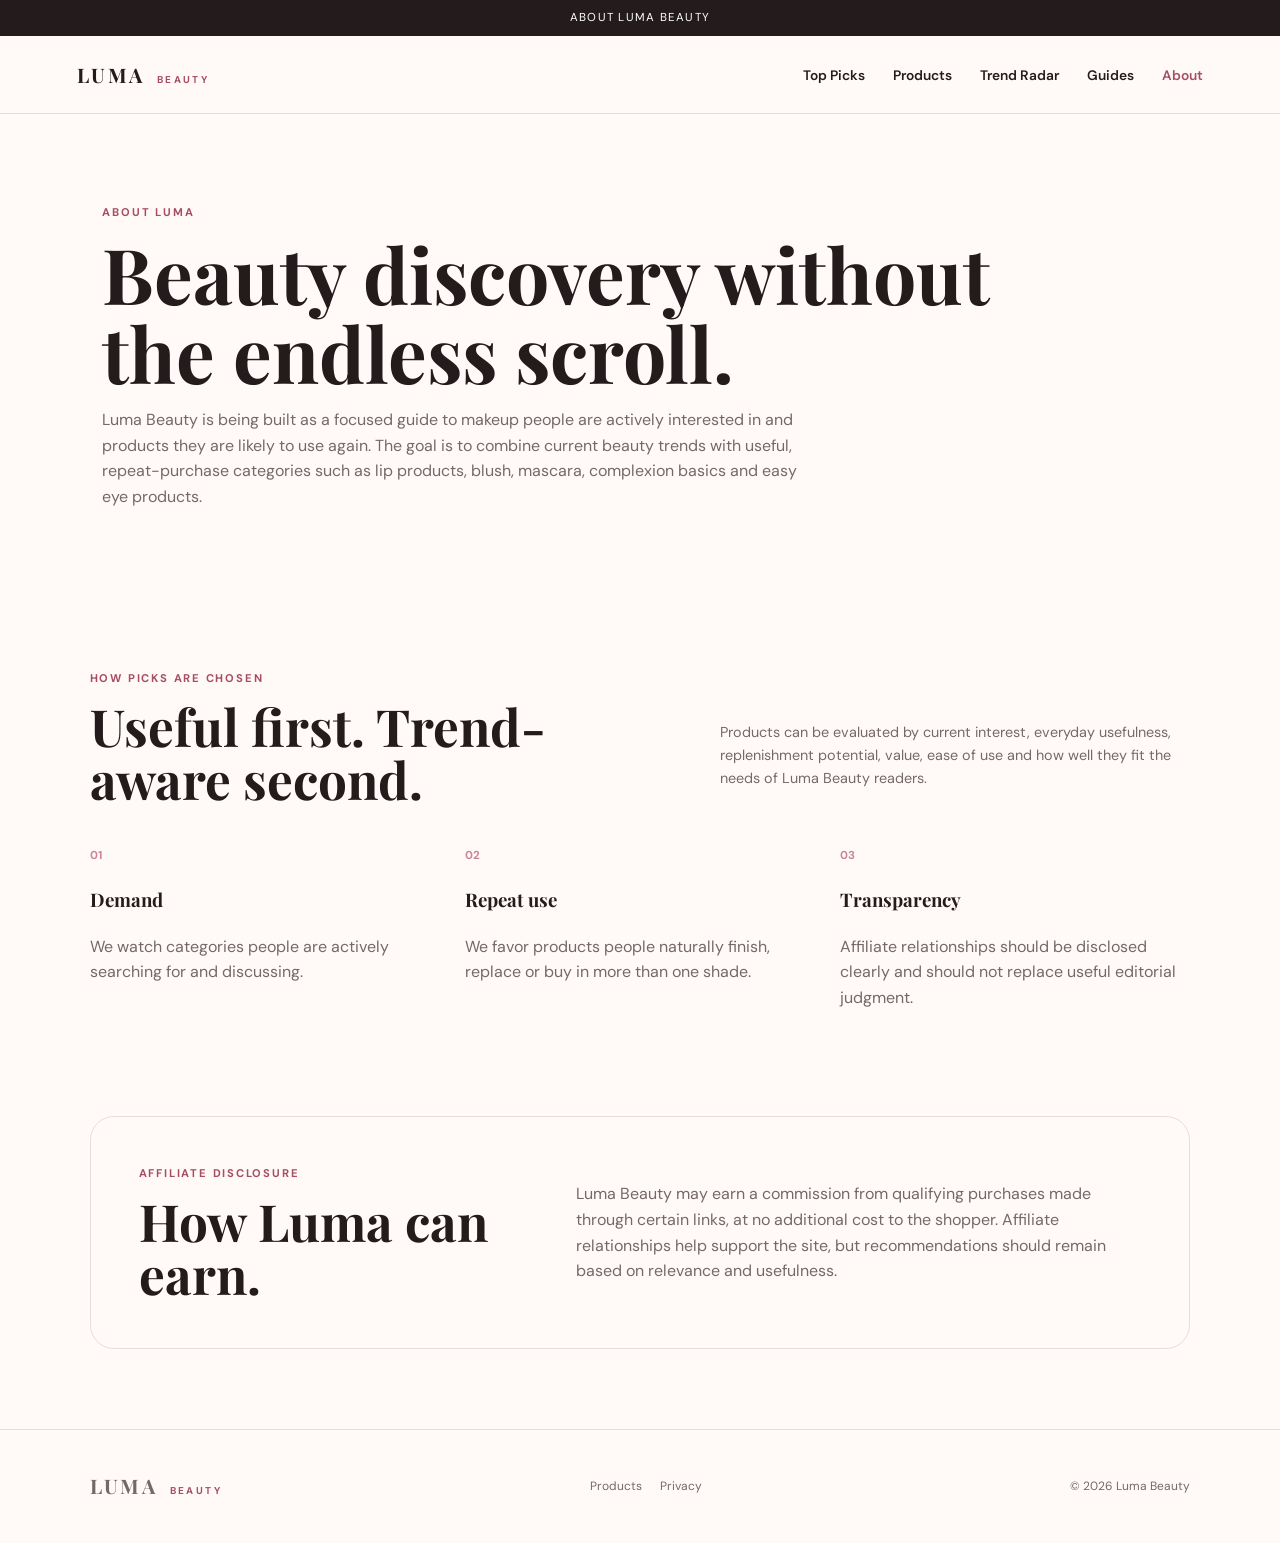
==== about.html @ 90cc1c5b "Add Luma Beauty about page" ====
<!DOCTYPE html><html lang="en"><head><meta charset="UTF-8"><meta name="viewport" content="width=device-width,initial-scale=1"><meta name="description" content="About Luma Beauty and how products are selected."><title>About | Luma Beauty</title><link rel="preconnect" href="https://fonts.googleapis.com"><link rel="preconnect" href="https://fonts.gstatic.com" crossorigin><link href="https://fonts.googleapis.com/css2?family=DM+Sans:wght@400;500;600;700&family=Playfair+Display:ital,wght@0,600;0,700;1,600&display=swap" rel="stylesheet"><link rel="stylesheet" href="styles.css"></head><body><div class="announcement">ABOUT LUMA BEAUTY</div><header class="site-header"><a class="brand" href="index.html">LUMA <span>BEAUTY</span></a><button class="menu-toggle" aria-label="Toggle navigation" aria-expanded="false">☰</button><nav class="nav-links"><a href="index.html#top-picks">Top Picks</a><a href="products.html">Products</a><a href="index.html#trend-radar">Trend Radar</a><a href="trends.html">Guides</a><a class="active-nav" href="about.html">About</a></nav></header><main><section class="catalog-hero"><p class="eyebrow">ABOUT LUMA</p><h1>Beauty discovery without the endless scroll.</h1><p>Luma Beauty is being built as a focused guide to makeup people are actively interested in and products they are likely to use again. The goal is to combine current beauty trends with useful, repeat-purchase categories such as lip products, blush, mascara, complexion basics and easy eye products.</p></section><section class="section"><div class="section-heading"><div><p class="eyebrow">HOW PICKS ARE CHOSEN</p><h2>Useful first. Trend-aware second.</h2></div><p>Products can be evaluated by current interest, everyday usefulness, replenishment potential, value, ease of use and how well they fit the needs of Luma Beauty readers.</p></div><div class="principles" style="color:#241b1d"><div><strong>01</strong><h3>Demand</h3><p style="color:#74686b">We watch categories people are actively searching for and discussing.</p></div><div><strong>02</strong><h3>Repeat use</h3><p style="color:#74686b">We favor products people naturally finish, replace or buy in more than one shade.</p></div><div><strong>03</strong><h3>Transparency</h3><p style="color:#74686b">Affiliate relationships should be disclosed clearly and should not replace useful editorial judgment.</p></div></div></section><section class="disclosure"><div><p class="eyebrow">AFFILIATE DISCLOSURE</p><h2>How Luma can earn.</h2></div><p>Luma Beauty may earn a commission from qualifying purchases made through certain links, at no additional cost to the shopper. Affiliate relationships help support the site, but recommendations should remain based on relevance and usefulness.</p></section></main><footer><a class="brand footer-brand" href="index.html">LUMA <span>BEAUTY</span></a><div class="footer-links"><a href="products.html">Products</a><a href="privacy.html">Privacy</a></div><p>© <span id="year"></span> Luma Beauty</p></footer><script src="script.js"></script></body></html>
---- styles.css ----
:root{--ink:#241b1d;--muted:#74686b;--paper:#fffaf8;--rose:#a64d63;--rose-dark:#783447;--blush:#f4dde2;--mauve:#e7dde8;--sand:#eee2d4;--cream:#f6efe7;--line:#e8dcda;--white:#fff;--shadow:0 18px 50px rgba(70,38,46,.09)}*{box-sizing:border-box}html{scroll-behavior:smooth}body{margin:0;background:var(--paper);color:var(--ink);font-family:'DM Sans',sans-serif;line-height:1.6}a{color:inherit;text-decoration:none}.announcement{background:var(--ink);color:#fff;text-align:center;font-size:.72rem;letter-spacing:.11em;padding:9px 16px}.site-header{height:78px;display:flex;align-items:center;justify-content:space-between;padding:0 clamp(22px,6vw,90px);border-bottom:1px solid var(--line);background:rgba(255,250,248,.95);position:sticky;top:0;z-index:30;backdrop-filter:blur(12px)}.brand{font-family:'Playfair Display',serif;font-size:1.25rem;font-weight:700;letter-spacing:.12em}.brand span{font-family:'DM Sans',sans-serif;font-size:.62rem;color:var(--rose);margin-left:5px}.nav-links{display:flex;gap:28px;font-size:.86rem;font-weight:600}.nav-links a:hover,.active-nav{color:var(--rose)}.menu-toggle{display:none;border:0;background:none;font-size:1.4rem}.hero{padding:72px clamp(22px,7vw,110px);display:grid;grid-template-columns:1.05fr .95fr;gap:50px;align-items:center;min-height:660px}.eyebrow,.mini-label,.product-kicker{color:var(--rose);font-size:.7rem;font-weight:700;letter-spacing:.16em;margin:0 0 12px}.hero h1,.section h2,.catalog-hero h1,.catalog-manage-note h2,.disclosure h2{font-family:'Playfair Display',serif;line-height:1.02;margin:0}.hero h1{font-size:clamp(3rem,6vw,5.6rem);letter-spacing:-.035em}.hero h1 em{color:var(--rose)}.hero-text{max-width:630px;color:var(--muted);font-size:1.05rem;margin:26px 0 30px}.hero-actions{display:flex;gap:12px;flex-wrap:wrap}.button{padding:13px 20px;border-radius:999px;font-size:.88rem;font-weight:700}.button-primary{background:var(--rose);color:#fff}.button-secondary{border:1px solid var(--line);background:#fff}.trust-row{display:flex;gap:22px;flex-wrap:wrap;margin-top:32px;color:var(--muted);font-size:.75rem}.editorial-orbit{height:500px;border-radius:48% 48% 24px 24px;background:linear-gradient(145deg,#f1d7dd,#eadde5 52%,#f6e7dd);position:relative;overflow:hidden;box-shadow:var(--shadow)}.orb{position:absolute;border-radius:50%;background:rgba(255,255,255,.42)}.orb-a{width:220px;height:220px;right:24px;top:25px}.orb-b{width:130px;height:130px;left:15px;bottom:40px}.orb-c{width:80px;height:80px;left:45%;top:9%}.beauty-object{position:absolute;box-shadow:0 18px 35px rgba(70,38,46,.14)}.lip-oil{width:46px;height:210px;background:#d7b09f;border-radius:22px;left:23%;top:27%;transform:rotate(-10deg)}.lip-oil:before{content:'';position:absolute;width:28px;height:65px;background:#a55a6a;border-radius:12px 12px 6px 6px;left:9px;top:35px}.lip-oil span{position:absolute;width:24px;height:85px;background:#3d3134;left:11px;top:-55px;border-radius:5px}.blush-compact{width:150px;height:150px;border-radius:50%;background:#71545b;right:16%;top:30%;display:grid;place-items:center}.blush-compact i{width:105px;height:105px;border-radius:50%;background:#c97f8c}.mascara{width:28px;height:185px;background:#44373a;border-radius:14px;left:45%;bottom:15%;transform:rotate(8deg)}.mascara span{position:absolute;width:7px;height:80px;background:#2b2224;left:10px;top:-56px}.orbit-note{position:absolute;right:5%;bottom:5%;background:rgba(255,255,255,.9);padding:16px 18px;border-radius:14px;display:flex;flex-direction:column;max-width:250px}.orbit-note small{color:var(--rose);font-size:.6rem;letter-spacing:.12em}.orbit-note strong{font-family:'Playfair Display',serif;font-size:1rem}.ticker{display:flex;gap:20px;justify-content:center;flex-wrap:wrap;padding:16px 24px;border-block:1px solid var(--line);font-size:.68rem;font-weight:700;letter-spacing:.14em}.ticker i{color:var(--rose)}.section{padding:90px clamp(22px,7vw,110px)}.section-heading{display:flex;justify-content:space-between;align-items:end;gap:40px;margin-bottom:36px}.section-heading h2,.catalog-manage-note h2,.disclosure h2{font-size:clamp(2.1rem,4vw,3.6rem)}.section-heading>p{max-width:470px;color:var(--muted);font-size:.9rem}.top-picks-section{background:#fff}.top-picks-grid{display:grid;grid-template-columns:1.35fr repeat(2,1fr);gap:18px}.top-pick{position:relative;background:var(--cream);border-radius:28px;padding:26px;min-height:240px;overflow:hidden}.hero-pick{grid-row:span 2;min-height:498px;background:linear-gradient(145deg,#f4dfe4,#f3e9e3)}.pick-rank{position:absolute;right:22px;top:18px;font-family:'Playfair Display',serif;font-size:2rem;color:rgba(36,27,29,.22)}.pick-art{height:220px;display:grid;place-items:center}.lip-stain-art span{width:58px;height:170px;border-radius:16px;background:#8f4356;transform:rotate(-12deg);box-shadow:0 18px 25px rgba(80,41,50,.15)}.pick-copy p,.top-pick>p{color:var(--muted);font-size:.76rem}.pick-copy h3,.top-pick h3{font-family:'Playfair Display',serif;font-size:1.5rem;margin:6px 0}.pick-copy a,.top-pick a{font-size:.78rem;font-weight:700;color:var(--rose)}.mini-art{height:95px;border-radius:50%;margin-bottom:20px}.oil-art{background:radial-gradient(circle at 45% 45%,#efc7cb 0 28%,transparent 29%),linear-gradient(135deg,#eadfe3,#f5ece8)}.blush-art{background:radial-gradient(circle,#bc6c7d 0 30%,#ead8de 31% 58%,#f6eeee 59%)}.mascara-art{background:linear-gradient(75deg,transparent 43%,#403336 44% 53%,transparent 54%),radial-gradient(circle,#e8dedf,#f8f2ef)}.skin-art{background:radial-gradient(circle at center,#d9bba2 0 35%,#efe2d4 36% 65%,#f8f0e9 66%)}.section-cta{margin-top:28px}.trend-section{background:var(--paper)}.trend-layout{display:grid;grid-template-columns:1.3fr .85fr .85fr;gap:18px}.trend-feature,.trend-small,.trend-wide{position:relative;border-radius:30px;padding:30px;overflow:hidden;min-height:280px}.trend-feature{grid-row:span 2;background:#f0d7dc}.trend-small{background:#eadfe7}.cocoa-wave{background:#e8ddd7}.trend-wide{grid-column:2/4;background:#e5e5e7;display:flex;justify-content:space-between;align-items:center}.trend-number{font-family:'Playfair Display',serif;color:rgba(36,27,29,.35);font-size:1.8rem}.trend-feature h3,.trend-small h3,.trend-wide h3{font-family:'Playfair Display',serif;font-size:1.6rem;margin:8px 0}.trend-feature p,.trend-small p,.trend-wide p{font-size:.8rem;color:var(--muted)}.trend-feature a{font-size:.78rem;font-weight:700;color:var(--rose)}.organic-swatch{position:absolute;width:170px;height:170px;border-radius:60% 40% 55% 45%;right:-30px;bottom:-20px}.swatch-berry{background:#8e4055}.soft-circle{width:85px;height:85px;border-radius:50%;position:absolute;right:18px;bottom:18px}.circle-rose{background:#bd7b8b}.circle-cocoa{background:#71514d}.shimmer-orb{width:120px;height:120px;border-radius:50%;background:radial-gradient(circle at 35% 30%,#fff,#b8b8c0 45%,#777784 75%,#f7f7fb)}.guide-list{display:grid;border-top:1px solid var(--line)}.guide-list a{display:grid;grid-template-columns:60px 1fr auto;align-items:center;padding:24px 0;border-bottom:1px solid var(--line)}.guide-list span{color:var(--rose);font-size:.72rem}.guide-list strong{font-family:'Playfair Display',serif;font-size:1.35rem}.guide-list em{font-style:normal;font-size:.75rem;color:var(--muted)}.why-section{display:grid;grid-template-columns:.8fr 1.2fr;gap:70px;background:var(--ink);color:#fff}.why-copy p:last-child,.principles p{color:#c4b9bb}.principles{display:grid;grid-template-columns:repeat(3,1fr);gap:25px}.principles strong{color:#c98698;font-size:.72rem}.principles h3{font-family:'Playfair Display',serif}.disclosure{margin:0 clamp(22px,7vw,110px) 80px;padding:48px;border:1px solid var(--line);border-radius:24px;display:grid;grid-template-columns:.8fr 1.2fr;gap:60px}.disclosure>p{color:var(--muted)}.catalog-hero{padding:90px clamp(22px,8vw,130px) 55px}.catalog-hero h1{font-size:clamp(3rem,6vw,5.2rem);max-width:900px}.catalog-hero>p:last-child{max-width:720px;color:var(--muted);font-size:1rem}.catalog-tools{padding:0 clamp(22px,8vw,130px) 32px}.filters{display:flex;gap:8px;flex-wrap:wrap}.filter{border:1px solid var(--line);background:#fff;padding:9px 16px;border-radius:999px;font:600 .78rem 'DM Sans',sans-serif;cursor:pointer;color:var(--muted)}.filter.active,.filter:hover{background:var(--ink);color:#fff}.catalog-note{font-size:.75rem;color:var(--muted);margin-top:14px}.catalog-grid{padding:10px clamp(22px,8vw,130px) 90px;display:grid;grid-template-columns:repeat(2,1fr);gap:20px}.catalog-item{display:grid;grid-template-columns:180px 1fr;gap:22px;padding:22px;border-top:1px solid var(--line);background:#fff}.product-card.hidden{display:none}.catalog-art{min-height:220px;border-radius:50% 50% 32% 68%/40% 60% 40% 60%;display:grid;place-items:center;background:#f1e3e5}.catalog-art span{display:block}.art-stain span,.art-oil span,.art-mascara span,.art-lipliner span,.art-eyeliner span,.art-shadow span,.art-brow span{width:34px;height:130px;border-radius:14px;background:#8e4055}.art-oil{background:#f0dde3}.art-oil span{background:#d7a1a6}.art-lipliner{background:#eadfd8}.art-lipliner span{height:150px;width:16px;background:#7e4a48;transform:rotate(12deg)}.art-blush{background:#efdce0}.art-blush span{width:110px;height:110px;border-radius:50%;background:#b9697b}.art-mascara{background:#e5dfe4}.art-mascara span{background:#3c3033}.art-skin,.art-concealer{background:#efe3d7}.art-skin span,.art-concealer span{width:70px;height:120px;border-radius:15px;background:#d1ae94}.art-shadow{background:#dddde4}.art-shadow span{background:#86818e}.art-eyeliner{background:#e5d7d6}.art-eyeliner span{width:14px;background:#443638;transform:rotate(-15deg)}.art-brow{background:#e7dfdb}.art-brow span{background:#574548}.art-spray{background:#e6ecea}.art-spray span{width:62px;height:125px;border-radius:12px;background:#99aaa5}.art-brush{background:#efe5db}.art-brush span{width:24px;height:135px;border-radius:12px;background:#9a6f59;box-shadow:0 -35px 0 18px #4b3938}.catalog-item h2{font-family:'Playfair Display',serif;margin:5px 0;font-size:1.7rem}.catalog-item>div:last-child>p:not(.product-kicker){font-size:.8rem;color:var(--muted)}.priority{display:inline-block;font-size:.57rem;letter-spacing:.09em;padding:5px 8px;border-radius:999px;background:#f3e6e8;color:var(--rose);font-weight:700}.catalog-meta{display:flex;gap:12px;flex-wrap:wrap;margin:14px 0;font-size:.68rem;color:var(--muted)}.coming-button{border:1px solid var(--line);background:#faf7f4;padding:10px 12px;border-radius:999px;font-size:.68rem;color:var(--muted)}.catalog-manage-note{margin:0 clamp(22px,8vw,130px) 90px;padding:46px;background:var(--ink);color:#fff;border-radius:28px}.catalog-manage-note p:last-child{color:#c7bcbe;max-width:800px}.footer-links{display:flex;gap:18px}footer{border-top:1px solid var(--line);padding:35px clamp(22px,7vw,110px);display:flex;justify-content:space-between;align-items:center;gap:18px;color:var(--muted);font-size:.75rem}@media(max-width:980px){.hero{grid-template-columns:1fr}.top-picks-grid{grid-template-columns:1fr 1fr}.hero-pick{grid-row:auto;grid-column:1/3}.trend-layout{grid-template-columns:1fr 1fr}.trend-feature{grid-row:auto;grid-column:1/3}.trend-wide{grid-column:1/3}.catalog-grid{grid-template-columns:1fr}.why-section,.disclosure{grid-template-columns:1fr}}@media(max-width:700px){.site-header{height:68px}.menu-toggle{display:block}.nav-links{display:none;position:absolute;top:68px;left:0;right:0;background:var(--paper);padding:22px;flex-direction:column;border-bottom:1px solid var(--line)}.nav-links.open{display:flex}.hero{padding-top:45px}.editorial-orbit{height:360px}.section{padding-top:60px;padding-bottom:60px}.section-heading{display:block}.section-heading>p{margin-top:14px}.top-picks-grid{grid-template-columns:1fr}.hero-pick{grid-column:auto;min-height:420px}.trend-layout{display:block}.trend-feature,.trend-small,.trend-wide{margin-bottom:14px}.trend-wide{display:block}.guide-list a{grid-template-columns:40px 1fr}.guide-list em{display:none}.principles{grid-template-columns:1fr}.catalog-grid{padding-left:22px;padding-right:22px}.catalog-item{grid-template-columns:1fr}.catalog-art{min-height:180px}.catalog-manage-note{padding:30px}.footer-links{flex-wrap:wrap}footer{flex-direction:column;align-items:flex-start}}
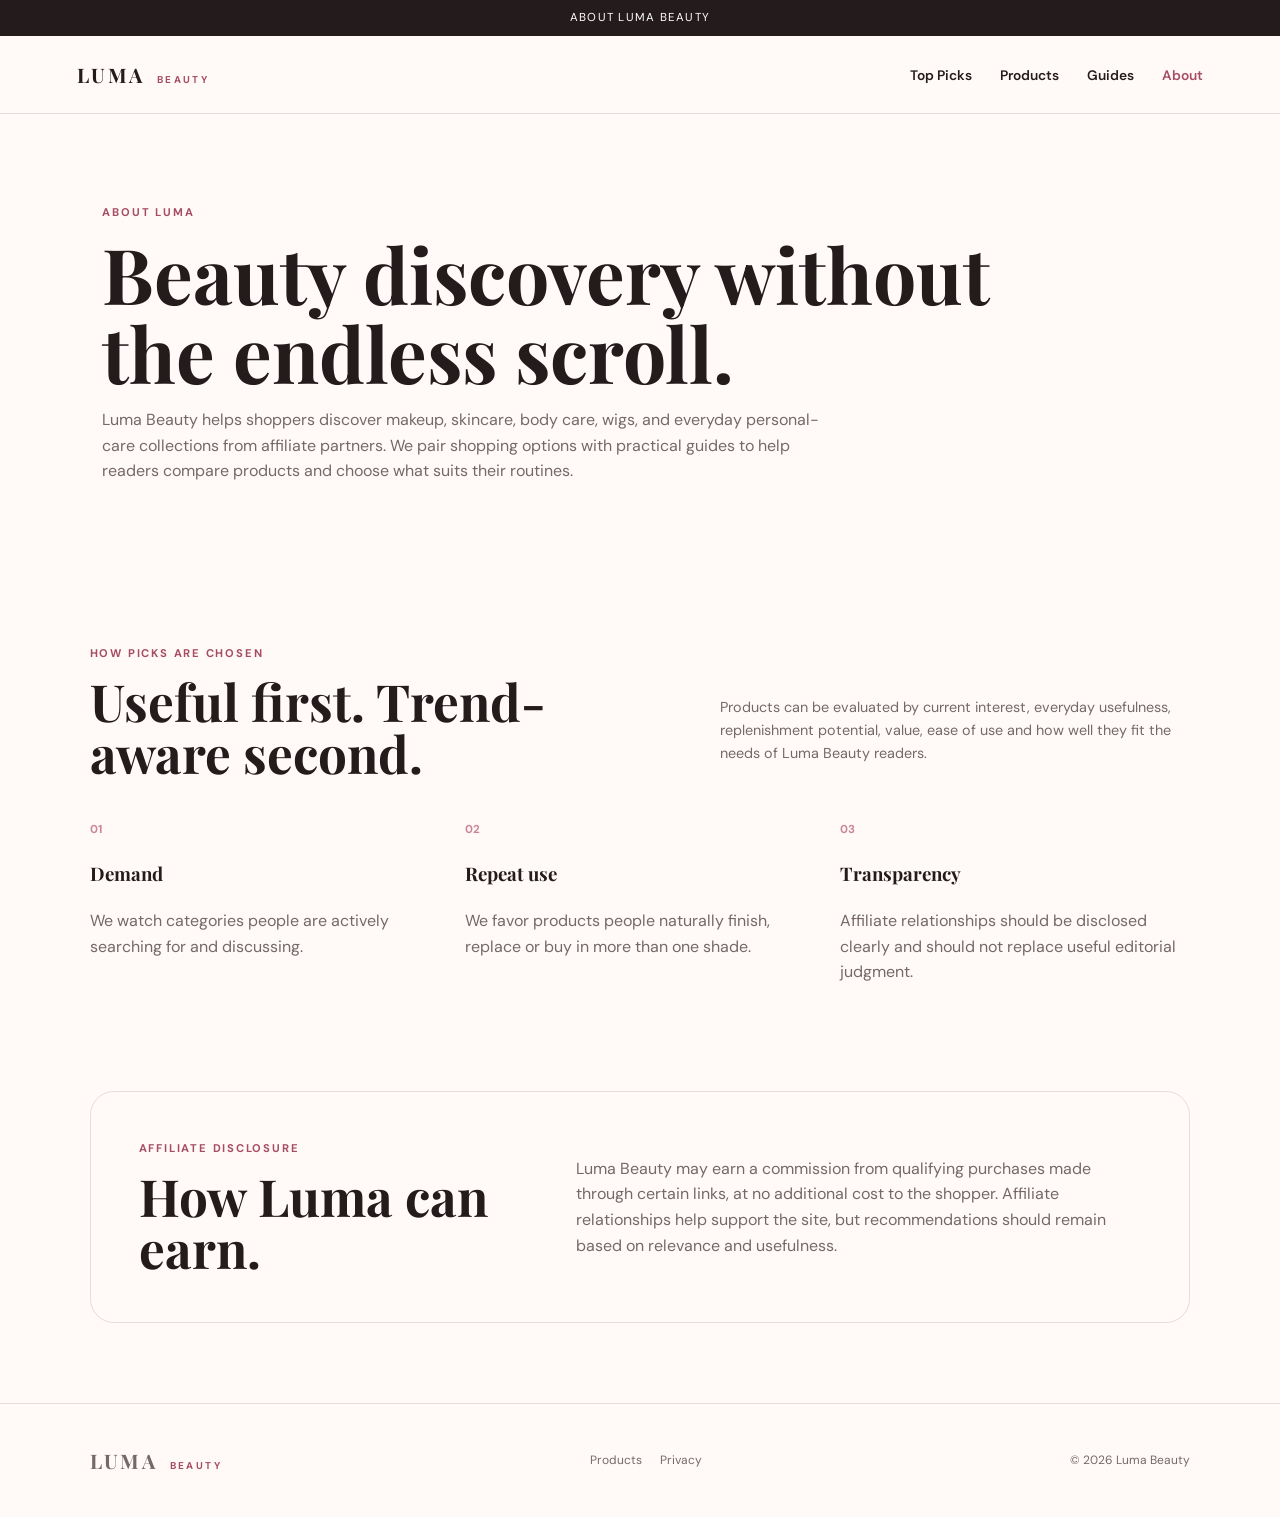
==== commit c8adbb84: "Fix outdated navigation and align site description with current catalog" ====
--- a/about.html
+++ b/about.html
@@ -1 +1 @@
-<!DOCTYPE html><html lang="en"><head><meta charset="UTF-8"><meta name="viewport" content="width=device-width,initial-scale=1"><meta name="description" content="About Luma Beauty and how products are selected."><title>About | Luma Beauty</title><link rel="preconnect" href="https://fonts.googleapis.com"><link rel="preconnect" href="https://fonts.gstatic.com" crossorigin><link href="https://fonts.googleapis.com/css2?family=DM+Sans:wght@400;500;600;700&family=Playfair+Display:ital,wght@0,600;0,700;1,600&display=swap" rel="stylesheet"><link rel="stylesheet" href="styles.css"></head><body><div class="announcement">ABOUT LUMA BEAUTY</div><header class="site-header"><a class="brand" href="index.html">LUMA <span>BEAUTY</span></a><button class="menu-toggle" aria-label="Toggle navigation" aria-expanded="false">☰</button><nav class="nav-links"><a href="index.html#top-picks">Top Picks</a><a href="products.html">Products</a><a href="index.html#trend-radar">Trend Radar</a><a href="trends.html">Guides</a><a class="active-nav" href="about.html">About</a></nav></header><main><section class="catalog-hero"><p class="eyebrow">ABOUT LUMA</p><h1>Beauty discovery without the endless scroll.</h1><p>Luma Beauty is being built as a focused guide to makeup people are actively interested in and products they are likely to use again. The goal is to combine current beauty trends with useful, repeat-purchase categories such as lip products, blush, mascara, complexion basics and easy eye products.</p></section><section class="section"><div class="section-heading"><div><p class="eyebrow">HOW PICKS ARE CHOSEN</p><h2>Useful first. Trend-aware second.</h2></div><p>Products can be evaluated by current interest, everyday usefulness, replenishment potential, value, ease of use and how well they fit the needs of Luma Beauty readers.</p></div><div class="principles" style="color:#241b1d"><div><strong>01</strong><h3>Demand</h3><p style="color:#74686b">We watch categories people are actively searching for and discussing.</p></div><div><strong>02</strong><h3>Repeat use</h3><p style="color:#74686b">We favor products people naturally finish, replace or buy in more than one shade.</p></div><div><strong>03</strong><h3>Transparency</h3><p style="color:#74686b">Affiliate relationships should be disclosed clearly and should not replace useful editorial judgment.</p></div></div></section><section class="disclosure"><div><p class="eyebrow">AFFILIATE DISCLOSURE</p><h2>How Luma can earn.</h2></div><p>Luma Beauty may earn a commission from qualifying purchases made through certain links, at no additional cost to the shopper. Affiliate relationships help support the site, but recommendations should remain based on relevance and usefulness.</p></section></main><footer><a class="brand footer-brand" href="index.html">LUMA <span>BEAUTY</span></a><div class="footer-links"><a href="products.html">Products</a><a href="privacy.html">Privacy</a></div><p>© <span id="year"></span> Luma Beauty</p></footer><script src="script.js"></script></body></html>+<!DOCTYPE html><html lang="en"><head><meta charset="UTF-8"><meta name="viewport" content="width=device-width,initial-scale=1"><meta name="description" content="About Luma Beauty and how products are selected."><title>About | Luma Beauty</title><link rel="preconnect" href="https://fonts.googleapis.com"><link rel="preconnect" href="https://fonts.gstatic.com" crossorigin><link href="https://fonts.googleapis.com/css2?family=DM+Sans:wght@400;500;600;700&family=Playfair+Display:ital,wght@0,600;0,700;1,600&display=swap" rel="stylesheet"><link rel="stylesheet" href="styles.css"></head><body><div class="announcement">ABOUT LUMA BEAUTY</div><header class="site-header"><a class="brand" href="index.html">LUMA <span>BEAUTY</span></a><button class="menu-toggle" aria-label="Toggle navigation" aria-expanded="false">☰</button><nav class="nav-links"><a href="index.html#top-picks">Top Picks</a><a href="products.html">Products</a><a href="index.html#guides">Guides</a><a class="active-nav" href="about.html">About</a></nav></header><main><section class="catalog-hero"><p class="eyebrow">ABOUT LUMA</p><h1>Beauty discovery without the endless scroll.</h1><p>Luma Beauty helps shoppers discover makeup, skincare, body care, wigs, and everyday personal-care collections from affiliate partners. We pair shopping options with practical guides to help readers compare products and choose what suits their routines.</p></section><section class="section"><div class="section-heading"><div><p class="eyebrow">HOW PICKS ARE CHOSEN</p><h2>Useful first. Trend-aware second.</h2></div><p>Products can be evaluated by current interest, everyday usefulness, replenishment potential, value, ease of use and how well they fit the needs of Luma Beauty readers.</p></div><div class="principles" style="color:#241b1d"><div><strong>01</strong><h3>Demand</h3><p style="color:#74686b">We watch categories people are actively searching for and discussing.</p></div><div><strong>02</strong><h3>Repeat use</h3><p style="color:#74686b">We favor products people naturally finish, replace or buy in more than one shade.</p></div><div><strong>03</strong><h3>Transparency</h3><p style="color:#74686b">Affiliate relationships should be disclosed clearly and should not replace useful editorial judgment.</p></div></div></section><section class="disclosure"><div><p class="eyebrow">AFFILIATE DISCLOSURE</p><h2>How Luma can earn.</h2></div><p>Luma Beauty may earn a commission from qualifying purchases made through certain links, at no additional cost to the shopper. Affiliate relationships help support the site, but recommendations should remain based on relevance and usefulness.</p></section></main><footer><a class="brand footer-brand" href="index.html">LUMA <span>BEAUTY</span></a><div class="footer-links"><a href="products.html">Products</a><a href="privacy.html">Privacy</a></div><p>© <span id="year"></span> Luma Beauty</p></footer><script src="script.js"></script></body></html>
--- a/styles.css
+++ b/styles.css
@@ -1 +1,3 @@
-:root{--ink:#241b1d;--muted:#74686b;--paper:#fffaf8;--rose:#a64d63;--rose-dark:#783447;--blush:#f4dde2;--mauve:#e7dde8;--sand:#eee2d4;--cream:#f6efe7;--line:#e8dcda;--white:#fff;--shadow:0 18px 50px rgba(70,38,46,.09)}*{box-sizing:border-box}html{scroll-behavior:smooth}body{margin:0;background:var(--paper);color:var(--ink);font-family:'DM Sans',sans-serif;line-height:1.6}a{color:inherit;text-decoration:none}.announcement{background:var(--ink);color:#fff;text-align:center;font-size:.72rem;letter-spacing:.11em;padding:9px 16px}.site-header{height:78px;display:flex;align-items:center;justify-content:space-between;padding:0 clamp(22px,6vw,90px);border-bottom:1px solid var(--line);background:rgba(255,250,248,.95);position:sticky;top:0;z-index:30;backdrop-filter:blur(12px)}.brand{font-family:'Playfair Display',serif;font-size:1.25rem;font-weight:700;letter-spacing:.12em}.brand span{font-family:'DM Sans',sans-serif;font-size:.62rem;color:var(--rose);margin-left:5px}.nav-links{display:flex;gap:28px;font-size:.86rem;font-weight:600}.nav-links a:hover,.active-nav{color:var(--rose)}.menu-toggle{display:none;border:0;background:none;font-size:1.4rem}.hero{padding:72px clamp(22px,7vw,110px);display:grid;grid-template-columns:1.05fr .95fr;gap:50px;align-items:center;min-height:660px}.eyebrow,.mini-label,.product-kicker{color:var(--rose);font-size:.7rem;font-weight:700;letter-spacing:.16em;margin:0 0 12px}.hero h1,.section h2,.catalog-hero h1,.catalog-manage-note h2,.disclosure h2{font-family:'Playfair Display',serif;line-height:1.02;margin:0}.hero h1{font-size:clamp(3rem,6vw,5.6rem);letter-spacing:-.035em}.hero h1 em{color:var(--rose)}.hero-text{max-width:630px;color:var(--muted);font-size:1.05rem;margin:26px 0 30px}.hero-actions{display:flex;gap:12px;flex-wrap:wrap}.button{padding:13px 20px;border-radius:999px;font-size:.88rem;font-weight:700}.button-primary{background:var(--rose);color:#fff}.button-secondary{border:1px solid var(--line);background:#fff}.trust-row{display:flex;gap:22px;flex-wrap:wrap;margin-top:32px;color:var(--muted);font-size:.75rem}.editorial-orbit{height:500px;border-radius:48% 48% 24px 24px;background:linear-gradient(145deg,#f1d7dd,#eadde5 52%,#f6e7dd);position:relative;overflow:hidden;box-shadow:var(--shadow)}.orb{position:absolute;border-radius:50%;background:rgba(255,255,255,.42)}.orb-a{width:220px;height:220px;right:24px;top:25px}.orb-b{width:130px;height:130px;left:15px;bottom:40px}.orb-c{width:80px;height:80px;left:45%;top:9%}.beauty-object{position:absolute;box-shadow:0 18px 35px rgba(70,38,46,.14)}.lip-oil{width:46px;height:210px;background:#d7b09f;border-radius:22px;left:23%;top:27%;transform:rotate(-10deg)}.lip-oil:before{content:'';position:absolute;width:28px;height:65px;background:#a55a6a;border-radius:12px 12px 6px 6px;left:9px;top:35px}.lip-oil span{position:absolute;width:24px;height:85px;background:#3d3134;left:11px;top:-55px;border-radius:5px}.blush-compact{width:150px;height:150px;border-radius:50%;background:#71545b;right:16%;top:30%;display:grid;place-items:center}.blush-compact i{width:105px;height:105px;border-radius:50%;background:#c97f8c}.mascara{width:28px;height:185px;background:#44373a;border-radius:14px;left:45%;bottom:15%;transform:rotate(8deg)}.mascara span{position:absolute;width:7px;height:80px;background:#2b2224;left:10px;top:-56px}.orbit-note{position:absolute;right:5%;bottom:5%;background:rgba(255,255,255,.9);padding:16px 18px;border-radius:14px;display:flex;flex-direction:column;max-width:250px}.orbit-note small{color:var(--rose);font-size:.6rem;letter-spacing:.12em}.orbit-note strong{font-family:'Playfair Display',serif;font-size:1rem}.ticker{display:flex;gap:20px;justify-content:center;flex-wrap:wrap;padding:16px 24px;border-block:1px solid var(--line);font-size:.68rem;font-weight:700;letter-spacing:.14em}.ticker i{color:var(--rose)}.section{padding:90px clamp(22px,7vw,110px)}.section-heading{display:flex;justify-content:space-between;align-items:end;gap:40px;margin-bottom:36px}.section-heading h2,.catalog-manage-note h2,.disclosure h2{font-size:clamp(2.1rem,4vw,3.6rem)}.section-heading>p{max-width:470px;color:var(--muted);font-size:.9rem}.top-picks-section{background:#fff}.top-picks-grid{display:grid;grid-template-columns:1.35fr repeat(2,1fr);gap:18px}.top-pick{position:relative;background:var(--cream);border-radius:28px;padding:26px;min-height:240px;overflow:hidden}.hero-pick{grid-row:span 2;min-height:498px;background:linear-gradient(145deg,#f4dfe4,#f3e9e3)}.pick-rank{position:absolute;right:22px;top:18px;font-family:'Playfair Display',serif;font-size:2rem;color:rgba(36,27,29,.22)}.pick-art{height:220px;display:grid;place-items:center}.lip-stain-art span{width:58px;height:170px;border-radius:16px;background:#8f4356;transform:rotate(-12deg);box-shadow:0 18px 25px rgba(80,41,50,.15)}.pick-copy p,.top-pick>p{color:var(--muted);font-size:.76rem}.pick-copy h3,.top-pick h3{font-family:'Playfair Display',serif;font-size:1.5rem;margin:6px 0}.pick-copy a,.top-pick a{font-size:.78rem;font-weight:700;color:var(--rose)}.mini-art{height:95px;border-radius:50%;margin-bottom:20px}.oil-art{background:radial-gradient(circle at 45% 45%,#efc7cb 0 28%,transparent 29%),linear-gradient(135deg,#eadfe3,#f5ece8)}.blush-art{background:radial-gradient(circle,#bc6c7d 0 30%,#ead8de 31% 58%,#f6eeee 59%)}.mascara-art{background:linear-gradient(75deg,transparent 43%,#403336 44% 53%,transparent 54%),radial-gradient(circle,#e8dedf,#f8f2ef)}.skin-art{background:radial-gradient(circle at center,#d9bba2 0 35%,#efe2d4 36% 65%,#f8f0e9 66%)}.section-cta{margin-top:28px}.trend-section{background:var(--paper)}.trend-layout{display:grid;grid-template-columns:1.3fr .85fr .85fr;gap:18px}.trend-feature,.trend-small,.trend-wide{position:relative;border-radius:30px;padding:30px;overflow:hidden;min-height:280px}.trend-feature{grid-row:span 2;background:#f0d7dc}.trend-small{background:#eadfe7}.cocoa-wave{background:#e8ddd7}.trend-wide{grid-column:2/4;background:#e5e5e7;display:flex;justify-content:space-between;align-items:center}.trend-number{font-family:'Playfair Display',serif;color:rgba(36,27,29,.35);font-size:1.8rem}.trend-feature h3,.trend-small h3,.trend-wide h3{font-family:'Playfair Display',serif;font-size:1.6rem;margin:8px 0}.trend-feature p,.trend-small p,.trend-wide p{font-size:.8rem;color:var(--muted)}.trend-feature a{font-size:.78rem;font-weight:700;color:var(--rose)}.organic-swatch{position:absolute;width:170px;height:170px;border-radius:60% 40% 55% 45%;right:-30px;bottom:-20px}.swatch-berry{background:#8e4055}.soft-circle{width:85px;height:85px;border-radius:50%;position:absolute;right:18px;bottom:18px}.circle-rose{background:#bd7b8b}.circle-cocoa{background:#71514d}.shimmer-orb{width:120px;height:120px;border-radius:50%;background:radial-gradient(circle at 35% 30%,#fff,#b8b8c0 45%,#777784 75%,#f7f7fb)}.guide-list{display:grid;border-top:1px solid var(--line)}.guide-list a{display:grid;grid-template-columns:60px 1fr auto;align-items:center;padding:24px 0;border-bottom:1px solid var(--line)}.guide-list span{color:var(--rose);font-size:.72rem}.guide-list strong{font-family:'Playfair Display',serif;font-size:1.35rem}.guide-list em{font-style:normal;font-size:.75rem;color:var(--muted)}.why-section{display:grid;grid-template-columns:.8fr 1.2fr;gap:70px;background:var(--ink);color:#fff}.why-copy p:last-child,.principles p{color:#c4b9bb}.principles{display:grid;grid-template-columns:repeat(3,1fr);gap:25px}.principles strong{color:#c98698;font-size:.72rem}.principles h3{font-family:'Playfair Display',serif}.disclosure{margin:0 clamp(22px,7vw,110px) 80px;padding:48px;border:1px solid var(--line);border-radius:24px;display:grid;grid-template-columns:.8fr 1.2fr;gap:60px}.disclosure>p{color:var(--muted)}.catalog-hero{padding:90px clamp(22px,8vw,130px) 55px}.catalog-hero h1{font-size:clamp(3rem,6vw,5.2rem);max-width:900px}.catalog-hero>p:last-child{max-width:720px;color:var(--muted);font-size:1rem}.catalog-tools{padding:0 clamp(22px,8vw,130px) 32px}.filters{display:flex;gap:8px;flex-wrap:wrap}.filter{border:1px solid var(--line);background:#fff;padding:9px 16px;border-radius:999px;font:600 .78rem 'DM Sans',sans-serif;cursor:pointer;color:var(--muted)}.filter.active,.filter:hover{background:var(--ink);color:#fff}.catalog-note{font-size:.75rem;color:var(--muted);margin-top:14px}.catalog-grid{padding:10px clamp(22px,8vw,130px) 90px;display:grid;grid-template-columns:repeat(2,1fr);gap:20px}.catalog-item{display:grid;grid-template-columns:180px 1fr;gap:22px;padding:22px;border-top:1px solid var(--line);background:#fff}.product-card.hidden{display:none}.catalog-art{min-height:220px;border-radius:50% 50% 32% 68%/40% 60% 40% 60%;display:grid;place-items:center;background:#f1e3e5}.catalog-art span{display:block}.art-stain span,.art-oil span,.art-mascara span,.art-lipliner span,.art-eyeliner span,.art-shadow span,.art-brow span{width:34px;height:130px;border-radius:14px;background:#8e4055}.art-oil{background:#f0dde3}.art-oil span{background:#d7a1a6}.art-lipliner{background:#eadfd8}.art-lipliner span{height:150px;width:16px;background:#7e4a48;transform:rotate(12deg)}.art-blush{background:#efdce0}.art-blush span{width:110px;height:110px;border-radius:50%;background:#b9697b}.art-mascara{background:#e5dfe4}.art-mascara span{background:#3c3033}.art-skin,.art-concealer{background:#efe3d7}.art-skin span,.art-concealer span{width:70px;height:120px;border-radius:15px;background:#d1ae94}.art-shadow{background:#dddde4}.art-shadow span{background:#86818e}.art-eyeliner{background:#e5d7d6}.art-eyeliner span{width:14px;background:#443638;transform:rotate(-15deg)}.art-brow{background:#e7dfdb}.art-brow span{background:#574548}.art-spray{background:#e6ecea}.art-spray span{width:62px;height:125px;border-radius:12px;background:#99aaa5}.art-brush{background:#efe5db}.art-brush span{width:24px;height:135px;border-radius:12px;background:#9a6f59;box-shadow:0 -35px 0 18px #4b3938}.catalog-item h2{font-family:'Playfair Display',serif;margin:5px 0;font-size:1.7rem}.catalog-item>div:last-child>p:not(.product-kicker){font-size:.8rem;color:var(--muted)}.priority{display:inline-block;font-size:.57rem;letter-spacing:.09em;padding:5px 8px;border-radius:999px;background:#f3e6e8;color:var(--rose);font-weight:700}.catalog-meta{display:flex;gap:12px;flex-wrap:wrap;margin:14px 0;font-size:.68rem;color:var(--muted)}.coming-button{border:1px solid var(--line);background:#faf7f4;padding:10px 12px;border-radius:999px;font-size:.68rem;color:var(--muted)}.catalog-manage-note{margin:0 clamp(22px,8vw,130px) 90px;padding:46px;background:var(--ink);color:#fff;border-radius:28px}.catalog-manage-note p:last-child{color:#c7bcbe;max-width:800px}.footer-links{display:flex;gap:18px}footer{border-top:1px solid var(--line);padding:35px clamp(22px,7vw,110px);display:flex;justify-content:space-between;align-items:center;gap:18px;color:var(--muted);font-size:.75rem}@media(max-width:980px){.hero{grid-template-columns:1fr}.top-picks-grid{grid-template-columns:1fr 1fr}.hero-pick{grid-row:auto;grid-column:1/3}.trend-layout{grid-template-columns:1fr 1fr}.trend-feature{grid-row:auto;grid-column:1/3}.trend-wide{grid-column:1/3}.catalog-grid{grid-template-columns:1fr}.why-section,.disclosure{grid-template-columns:1fr}}@media(max-width:700px){.site-header{height:68px}.menu-toggle{display:block}.nav-links{display:none;position:absolute;top:68px;left:0;right:0;background:var(--paper);padding:22px;flex-direction:column;border-bottom:1px solid var(--line)}.nav-links.open{display:flex}.hero{padding-top:45px}.editorial-orbit{height:360px}.section{padding-top:60px;padding-bottom:60px}.section-heading{display:block}.section-heading>p{margin-top:14px}.top-picks-grid{grid-template-columns:1fr}.hero-pick{grid-column:auto;min-height:420px}.trend-layout{display:block}.trend-feature,.trend-small,.trend-wide{margin-bottom:14px}.trend-wide{display:block}.guide-list a{grid-template-columns:40px 1fr}.guide-list em{display:none}.principles{grid-template-columns:1fr}.catalog-grid{padding-left:22px;padding-right:22px}.catalog-item{grid-template-columns:1fr}.catalog-art{min-height:180px}.catalog-manage-note{padding:30px}.footer-links{flex-wrap:wrap}footer{flex-direction:column;align-items:flex-start}}+:root{--ink:#241b1d;--muted:#74686b;--paper:#fffaf8;--rose:#a64d63;--rose-dark:#783447;--blush:#f4dde2;--mauve:#e7dde8;--sand:#eee2d4;--cream:#f6efe7;--line:#e8dcda;--white:#fff;--shadow:0 18px 50px rgba(70,38,46,.09)}*{box-sizing:border-box}html{scroll-behavior:smooth}body{margin:0;background:var(--paper);color:var(--ink);font-family:'DM Sans',sans-serif;line-height:1.6}a{color:inherit;text-decoration:none}.announcement{background:var(--ink);color:#fff;text-align:center;font-size:.72rem;letter-spacing:.11em;padding:9px 16px}.site-header{height:78px;display:flex;align-items:center;justify-content:space-between;padding:0 clamp(22px,6vw,90px);border-bottom:1px solid var(--line);background:rgba(255,250,248,.95);position:sticky;top:0;z-index:30;backdrop-filter:blur(12px)}.brand{font-family:'Playfair Display',serif;font-size:1.25rem;font-weight:700;letter-spacing:.12em}.brand span{font-family:'DM Sans',sans-serif;font-size:.62rem;color:var(--rose);margin-left:5px}.nav-links{display:flex;gap:28px;font-size:.86rem;font-weight:600}.nav-links a:hover,.active-nav{color:var(--rose)}.menu-toggle{display:none;border:0;background:none;font-size:1.4rem}.hero{padding:72px clamp(22px,7vw,110px);display:grid;grid-template-columns:1.05fr .95fr;gap:50px;align-items:center;min-height:660px}.eyebrow,.mini-label,.product-kicker{color:var(--rose);font-size:.7rem;font-weight:700;letter-spacing:.16em;margin:0 0 12px}.hero h1,.section h2,.catalog-hero h1,.catalog-manage-note h2,.disclosure h2{font-family:'Playfair Display',serif;line-height:1.02;margin:0}.hero h1{font-size:clamp(3rem,6vw,5.6rem);letter-spacing:-.035em}.hero h1 em{color:var(--rose)}.hero-text{max-width:630px;color:var(--muted);font-size:1.05rem;margin:26px 0 30px}.hero-actions{display:flex;gap:12px;flex-wrap:wrap}.button{padding:13px 20px;border-radius:999px;font-size:.88rem;font-weight:700}.button-primary{background:var(--rose);color:#fff}.button-secondary{border:1px solid var(--line);background:#fff}.trust-row{display:flex;gap:22px;flex-wrap:wrap;margin-top:32px;color:var(--muted);font-size:.75rem}.editorial-orbit{height:500px;border-radius:48% 48% 24px 24px;background:linear-gradient(145deg,#f1d7dd,#eadde5 52%,#f6e7dd);position:relative;overflow:hidden;box-shadow:var(--shadow)}.orb{position:absolute;border-radius:50%;background:rgba(255,255,255,.42)}.orb-a{width:220px;height:220px;right:24px;top:25px}.orb-b{width:130px;height:130px;left:15px;bottom:40px}.orb-c{width:80px;height:80px;left:45%;top:9%}.beauty-object{position:absolute;box-shadow:0 18px 35px rgba(70,38,46,.14)}.lip-oil{width:46px;height:210px;background:#d7b09f;border-radius:22px;left:23%;top:27%;transform:rotate(-10deg)}.lip-oil:before{content:'';position:absolute;width:28px;height:65px;background:#a55a6a;border-radius:12px 12px 6px 6px;left:9px;top:35px}.lip-oil span{position:absolute;width:24px;height:85px;background:#3d3134;left:11px;top:-55px;border-radius:5px}.blush-compact{width:150px;height:150px;border-radius:50%;background:#71545b;right:16%;top:30%;display:grid;place-items:center}.blush-compact i{width:105px;height:105px;border-radius:50%;background:#c97f8c}.mascara{width:28px;height:185px;background:#44373a;border-radius:14px;left:45%;bottom:15%;transform:rotate(8deg)}.mascara span{position:absolute;width:7px;height:80px;background:#2b2224;left:10px;top:-56px}.orbit-note{position:absolute;right:5%;bottom:5%;background:rgba(255,255,255,.9);padding:16px 18px;border-radius:14px;display:flex;flex-direction:column;max-width:250px}.orbit-note small{color:var(--rose);font-size:.6rem;letter-spacing:.12em}.orbit-note strong{font-family:'Playfair Display',serif;font-size:1rem}.ticker{display:flex;gap:20px;justify-content:center;flex-wrap:wrap;padding:16px 24px;border-block:1px solid var(--line);font-size:.68rem;font-weight:700;letter-spacing:.14em}.ticker i{color:var(--rose)}.section{padding:90px clamp(22px,7vw,110px)}.section-heading{display:flex;justify-content:space-between;align-items:end;gap:40px;margin-bottom:36px}.section-heading h2,.catalog-manage-note h2,.disclosure h2{font-size:clamp(2.1rem,4vw,3.6rem)}.section-heading>p{max-width:470px;color:var(--muted);font-size:.9rem}.top-picks-section{background:#fff}.top-picks-grid{display:grid;grid-template-columns:1.35fr repeat(2,1fr);gap:18px}.top-pick{position:relative;background:var(--cream);border-radius:28px;padding:26px;min-height:240px;overflow:hidden}.hero-pick{grid-row:span 2;min-height:498px;background:linear-gradient(145deg,#f4dfe4,#f3e9e3)}.pick-rank{position:absolute;right:22px;top:18px;font-family:'Playfair Display',serif;font-size:2rem;color:rgba(36,27,29,.22)}.pick-art{height:220px;display:grid;place-items:center}.lip-stain-art span{width:58px;height:170px;border-radius:16px;background:#8f4356;transform:rotate(-12deg);box-shadow:0 18px 25px rgba(80,41,50,.15)}.pick-copy p,.top-pick>p{color:var(--muted);font-size:.76rem}.pick-copy h3,.top-pick h3{font-family:'Playfair Display',serif;font-size:1.5rem;margin:6px 0}.pick-copy a,.top-pick a{font-size:.78rem;font-weight:700;color:var(--rose)}.mini-art{height:95px;border-radius:50%;margin-bottom:20px}.oil-art{background:radial-gradient(circle at 45% 45%,#efc7cb 0 28%,transparent 29%),linear-gradient(135deg,#eadfe3,#f5ece8)}.blush-art{background:radial-gradient(circle,#bc6c7d 0 30%,#ead8de 31% 58%,#f6eeee 59%)}.mascara-art{background:linear-gradient(75deg,transparent 43%,#403336 44% 53%,transparent 54%),radial-gradient(circle,#e8dedf,#f8f2ef)}.skin-art{background:radial-gradient(circle at center,#d9bba2 0 35%,#efe2d4 36% 65%,#f8f0e9 66%)}.section-cta{margin-top:28px}.trend-section{background:var(--paper)}.trend-layout{display:grid;grid-template-columns:1.3fr .85fr .85fr;gap:18px}.trend-feature,.trend-small,.trend-wide{position:relative;border-radius:30px;padding:30px;overflow:hidden;min-height:280px}.trend-feature{grid-row:span 2;background:#f0d7dc}.trend-small{background:#eadfe7}.cocoa-wave{background:#e8ddd7}.trend-wide{grid-column:2/4;background:#e5e5e7;display:flex;justify-content:space-between;align-items:center}.trend-number{font-family:'Playfair Display',serif;color:rgba(36,27,29,.35);font-size:1.8rem}.trend-feature h3,.trend-small h3,.trend-wide h3{font-family:'Playfair Display',serif;font-size:1.6rem;margin:8px 0}.trend-feature p,.trend-small p,.trend-wide p{font-size:.8rem;color:var(--muted)}.trend-feature a{font-size:.78rem;font-weight:700;color:var(--rose)}.organic-swatch{position:absolute;width:170px;height:170px;border-radius:60% 40% 55% 45%;right:-30px;bottom:-20px}.swatch-berry{background:#8e4055}.soft-circle{width:85px;height:85px;border-radius:50%;position:absolute;right:18px;bottom:18px}.circle-rose{background:#bd7b8b}.circle-cocoa{background:#71514d}.shimmer-orb{width:120px;height:120px;border-radius:50%;background:radial-gradient(circle at 35% 30%,#fff,#b8b8c0 45%,#777784 75%,#f7f7fb)}.guide-list{display:grid;border-top:1px solid var(--line)}.guide-list a{display:grid;grid-template-columns:60px 1fr auto;align-items:center;padding:24px 0;border-bottom:1px solid var(--line)}.guide-list span{color:var(--rose);font-size:.72rem}.guide-list strong{font-family:'Playfair Display',serif;font-size:1.35rem}.guide-list em{font-style:normal;font-size:.75rem;color:var(--muted)}.why-section{display:grid;grid-template-columns:.8fr 1.2fr;gap:70px;background:var(--ink);color:#fff}.why-copy p:last-child,.principles p{color:#c4b9bb}.principles{display:grid;grid-template-columns:repeat(3,1fr);gap:25px}.principles strong{color:#c98698;font-size:.72rem}.principles h3{font-family:'Playfair Display',serif}.disclosure{margin:0 clamp(22px,7vw,110px) 80px;padding:48px;border:1px solid var(--line);border-radius:24px;display:grid;grid-template-columns:.8fr 1.2fr;gap:60px}.disclosure>p{color:var(--muted)}.catalog-hero{padding:90px clamp(22px,8vw,130px) 55px}.catalog-hero h1{font-size:clamp(3rem,6vw,5.2rem);max-width:900px}.catalog-hero>p:last-child{max-width:720px;color:var(--muted);font-size:1rem}.catalog-tools{padding:0 clamp(22px,8vw,130px) 32px}.filters{display:flex;gap:8px;flex-wrap:wrap}.filter{border:1px solid var(--line);background:#fff;padding:9px 16px;border-radius:999px;font:600 .78rem 'DM Sans',sans-serif;cursor:pointer;color:var(--muted)}.filter.active,.filter:hover{background:var(--ink);color:#fff}.catalog-note{font-size:.75rem;color:var(--muted);margin-top:14px}.catalog-grid{padding:10px clamp(22px,8vw,130px) 90px;display:grid;grid-template-columns:repeat(2,1fr);gap:20px}.catalog-item{display:grid;grid-template-columns:180px 1fr;gap:22px;padding:22px;border-top:1px solid var(--line);background:#fff}.product-card.hidden{display:none}.catalog-art{min-height:220px;border-radius:50% 50% 32% 68%/40% 60% 40% 60%;display:grid;place-items:center;background:#f1e3e5}.catalog-art span{display:block}.art-stain span,.art-oil span,.art-mascara span,.art-lipliner span,.art-eyeliner span,.art-shadow span,.art-brow span{width:34px;height:130px;border-radius:14px;background:#8e4055}.art-oil{background:#f0dde3}.art-oil span{background:#d7a1a6}.art-lipliner{background:#eadfd8}.art-lipliner span{height:150px;width:16px;background:#7e4a48;transform:rotate(12deg)}.art-blush{background:#efdce0}.art-blush span{width:110px;height:110px;border-radius:50%;background:#b9697b}.art-mascara{background:#e5dfe4}.art-mascara span{background:#3c3033}.art-skin,.art-concealer{background:#efe3d7}.art-skin span,.art-concealer span{width:70px;height:120px;border-radius:15px;background:#d1ae94}.art-shadow{background:#dddde4}.art-shadow span{background:#86818e}.art-eyeliner{background:#e5d7d6}.art-eyeliner span{width:14px;background:#443638;transform:rotate(-15deg)}.art-brow{background:#e7dfdb}.art-brow span{background:#574548}.art-spray{background:#e6ecea}.art-spray span{width:62px;height:125px;border-radius:12px;background:#99aaa5}.art-brush{background:#efe5db}.art-brush span{width:24px;height:135px;border-radius:12px;background:#9a6f59;box-shadow:0 -35px 0 18px #4b3938}.catalog-item h2{font-family:'Playfair Display',serif;margin:5px 0;font-size:1.7rem}.catalog-item>div:last-child>p:not(.product-kicker){font-size:.8rem;color:var(--muted)}.priority{display:inline-block;font-size:.57rem;letter-spacing:.09em;padding:5px 8px;border-radius:999px;background:#f3e6e8;color:var(--rose);font-weight:700}.catalog-meta{display:flex;gap:12px;flex-wrap:wrap;margin:14px 0;font-size:.68rem;color:var(--muted)}.coming-button{border:1px solid var(--line);background:#faf7f4;padding:10px 12px;border-radius:999px;font-size:.68rem;color:var(--muted)}.catalog-manage-note{margin:0 clamp(22px,8vw,130px) 90px;padding:46px;background:var(--ink);color:#fff;border-radius:28px}.catalog-manage-note p:last-child{color:#c7bcbe;max-width:800px}.footer-links{display:flex;gap:18px}footer{border-top:1px solid var(--line);padding:35px clamp(22px,7vw,110px);display:flex;justify-content:space-between;align-items:center;gap:18px;color:var(--muted);font-size:.75rem}@media(max-width:980px){.hero{grid-template-columns:1fr}.top-picks-grid{grid-template-columns:1fr 1fr}.hero-pick{grid-row:auto;grid-column:1/3}.trend-layout{grid-template-columns:1fr 1fr}.trend-feature{grid-row:auto;grid-column:1/3}.trend-wide{grid-column:1/3}.catalog-grid{grid-template-columns:1fr}.why-section,.disclosure{grid-template-columns:1fr}}@media(max-width:700px){.site-header{height:68px}.menu-toggle{display:block}.nav-links{display:none;position:absolute;top:68px;left:0;right:0;background:var(--paper);padding:22px;flex-direction:column;border-bottom:1px solid var(--line)}.nav-links.open{display:flex}.hero{padding-top:45px}.editorial-orbit{height:360px}.section{padding-top:60px;padding-bottom:60px}.section-heading{display:block}.section-heading>p{margin-top:14px}.top-picks-grid{grid-template-columns:1fr}.hero-pick{grid-column:auto;min-height:420px}.trend-layout{display:block}.trend-feature,.trend-small,.trend-wide{margin-bottom:14px}.trend-wide{display:block}.guide-list a{grid-template-columns:40px 1fr}.guide-list em{display:none}.principles{grid-template-columns:1fr}.catalog-grid{padding-left:22px;padding-right:22px}.catalog-item{grid-template-columns:1fr}.catalog-art{min-height:180px}.catalog-manage-note{padding:30px}.footer-links{flex-wrap:wrap}footer{flex-direction:column;align-items:flex-start}}
+/* Expanded category-first Luma storefront */
+.category-section{background:#fffaf8}.category-grid{display:grid;grid-template-columns:repeat(4,minmax(0,1fr));gap:16px}.category-tile{display:flex;flex-direction:column;min-height:260px;padding:28px;border-radius:24px;transition:transform .2s,box-shadow .2s}.category-tile:hover,.partner-grid a:hover{transform:translateY(-3px);box-shadow:var(--shadow)}.category-tile span{font-size:.64rem;letter-spacing:.12em;font-weight:700}.category-tile h3{font:700 clamp(1.45rem,2.3vw,2rem) 'Playfair Display',serif;margin:20px 0 6px}.category-tile p{font-size:.84rem;line-height:1.5;margin:0 0 20px}.category-tile strong{margin-top:auto;font-size:.78rem}.tile-makeup{background:#f1dce2}.tile-skin{background:#f1e6d9}.tile-hair{background:#e7dfe9}.tile-care{background:#dfece7}.partner-section{background:#fff}.partner-grid{display:grid;grid-template-columns:repeat(3,minmax(0,1fr));gap:14px}.partner-grid a{border:1px solid var(--line);border-radius:18px;padding:24px;display:flex;flex-direction:column;gap:10px;transition:transform .2s,box-shadow .2s}.partner-grid strong{font:700 1.35rem 'Playfair Display',serif}.partner-grid span{font-size:.78rem;color:var(--rose)}.catalog-search-wrap{padding:0 clamp(22px,8vw,130px) 24px;display:flex;flex-direction:column;gap:8px}.catalog-search-wrap label{font-size:.8rem;font-weight:700}.catalog-search-wrap input{width:100%;max-width:520px;border:1px solid var(--line);border-radius:12px;background:#fff;padding:14px 16px;font:inherit}.catalog-search-wrap input:focus{outline:2px solid var(--rose);outline-offset:2px}.catalog-search-wrap p{font-size:.75rem;color:var(--muted);margin:0}.catalog-empty{text-align:center;padding:20px 22px 80px;color:var(--muted)}.catalog-item{border:1px solid var(--line);border-radius:20px;box-shadow:0 8px 24px rgba(70,38,46,.04)}.shop-button{display:inline-block;background:var(--rose);color:#fff;padding:12px 19px;border-radius:999px;font-size:.8rem;font-weight:700;transition:background .2s}.shop-button:hover{background:var(--rose-dark)}.shop-button:focus-visible,.filter:focus-visible,.category-tile:focus-visible{outline:3px solid var(--rose);outline-offset:3px}.catalog-item{scroll-margin-top:100px}@media(max-width:980px){.category-grid{grid-template-columns:repeat(2,minmax(0,1fr))}}@media(max-width:700px){.category-grid,.partner-grid{grid-template-columns:1fr}.category-tile{min-height:210px}.catalog-hero{padding-top:54px}.catalog-item{padding:18px}.catalog-search-wrap{padding-left:22px;padding-right:22px}}
